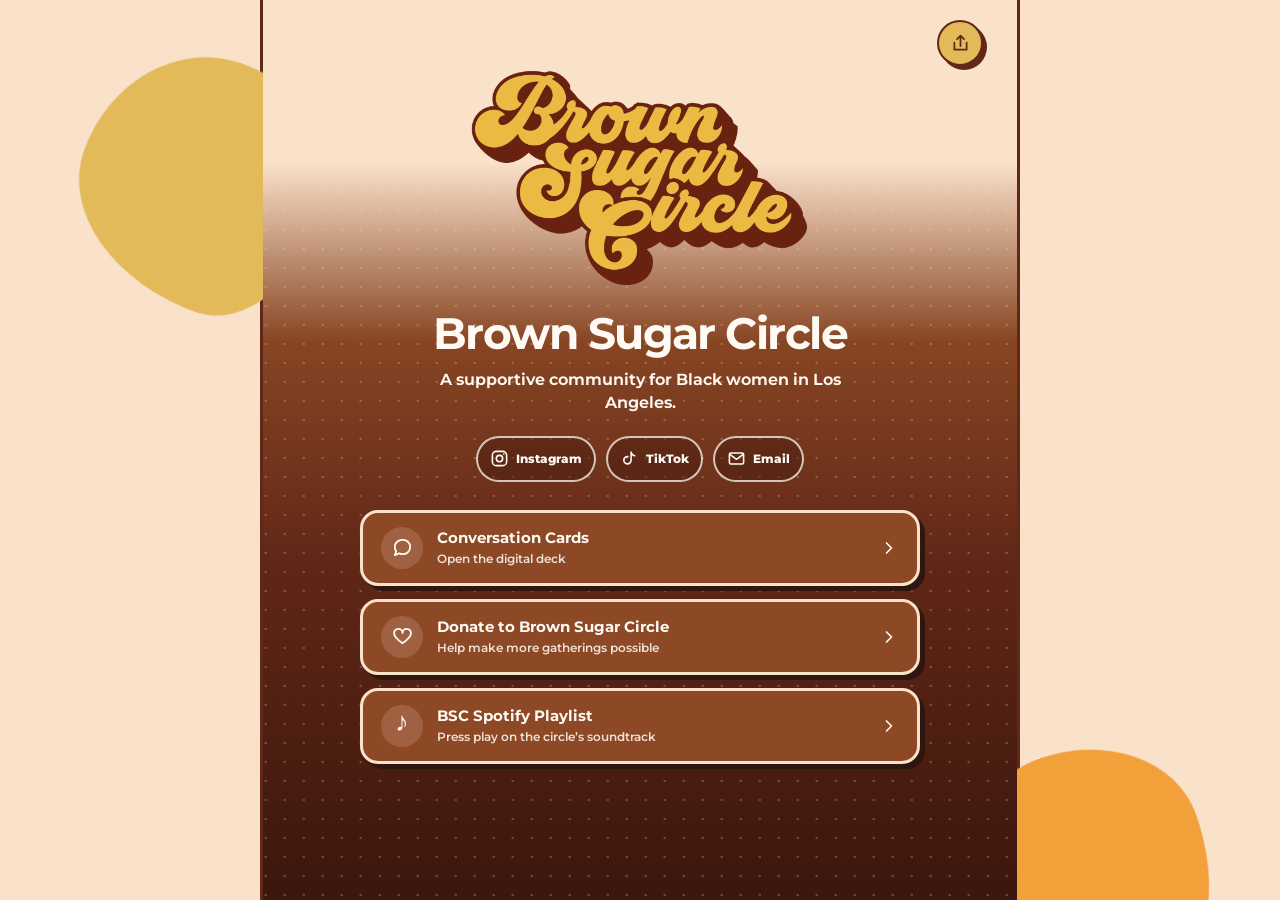
==== index.html @ 2a42d78d "Refresh cached script for simplified card flow" ====
<!doctype html>
<html lang="en">
  <head>
    <meta charset="UTF-8" />
    <meta name="viewport" content="width=device-width, initial-scale=1.0" />
    <meta name="theme-color" content="#612717" />
    <meta
      name="description"
      content="Brown Sugar Circle is a supportive community for Black women in Los Angeles. Find upcoming gatherings, music, and conversation cards."
    />
    <title>Brown Sugar Circle</title>
    <link rel="icon" type="image/png" href="assets/brown-sugar-circle-logo.png" />
    <link rel="stylesheet" href="styles.css" />
  </head>
  <body>
    <div class="page-shell">
      <header class="site-header" aria-label="Brown Sugar Circle">
        <button class="brand-button" type="button" data-route="home" aria-label="Go to Brown Sugar Circle home">
          <img class="brand-logo" src="assets/brown-sugar-circle-logo.png" alt="Brown Sugar Circle" />
        </button>
        <button class="icon-button" id="shareButton" type="button" aria-label="Share these conversation cards">
          <svg viewBox="0 0 24 24" aria-hidden="true">
            <path d="M12 3v12m0-12 4 4m-4-4L8 7M5 11v8h14v-8" />
          </svg>
        </button>
      </header>

      <main id="app" tabindex="-1">
        <section class="screen home-screen is-active" data-screen="home" aria-labelledby="home-title">
          <button class="home-share-button" id="homeShareButton" type="button" aria-label="Share Brown Sugar Circle">
            <svg viewBox="0 0 24 24" aria-hidden="true">
              <path d="M12 3v12m0-12 4 4m-4-4L8 7M5 11v8h14v-8" />
            </svg>
          </button>

          <div class="home-brand">
            <img class="home-logo" src="assets/brown-sugar-circle-logo.png" alt="Brown Sugar Circle" />
            <h1 id="home-title">Brown Sugar Circle</h1>
            <p>A supportive community for Black women in Los Angeles.</p>
          </div>

          <nav class="social-links" aria-label="Follow Brown Sugar Circle">
            <a href="https://www.instagram.com/brownsugarcircle" target="_blank" rel="noopener noreferrer" aria-label="Follow Brown Sugar Circle on Instagram">
              <svg viewBox="0 0 24 24" aria-hidden="true"><rect x="3" y="3" width="18" height="18" rx="5" /><circle cx="12" cy="12" r="4" /><circle cx="17.5" cy="6.5" r="1" class="fill-icon" /></svg>
              <span>Instagram</span>
            </a>
            <a href="https://www.tiktok.com/@brownsugarcircle" target="_blank" rel="noopener noreferrer" aria-label="Follow Brown Sugar Circle on TikTok">
              <svg viewBox="0 0 24 24" aria-hidden="true"><path d="M14 4v10.2a4.6 4.6 0 1 1-4-4.56M14 4c.45 2.52 1.94 4.02 4.5 4.5" /></svg>
              <span>TikTok</span>
            </a>
            <a href="mailto:hello@brownsugarcircle.com" aria-label="Email Brown Sugar Circle">
              <svg viewBox="0 0 24 24" aria-hidden="true"><rect x="3" y="5" width="18" height="14" rx="2" /><path d="m4 7 8 6 8-6" /></svg>
              <span>Email</span>
            </a>
          </nav>

          <div class="link-hub" aria-label="Brown Sugar Circle links">
            <button class="hub-link" type="button" data-route="welcome">
              <span class="hub-link-icon" aria-hidden="true">
                <svg viewBox="0 0 24 24"><path d="M20 11.5a7.5 7.5 0 0 1-8 7.47 9.2 9.2 0 0 1-3.35-.9L4 20l1.42-4.08A7.36 7.36 0 0 1 4 11.5a7.5 7.5 0 0 1 8-7.47 7.5 7.5 0 0 1 8 7.47Z" /></svg>
              </span>
              <span><strong>Conversation Cards</strong><small>Open the digital deck</small></span>
              <svg viewBox="0 0 24 24" aria-hidden="true"><path d="m9 18 6-6-6-6" /></svg>
            </button>

            <a class="hub-link" href="/donate" target="_blank" rel="noopener noreferrer">
              <span class="hub-link-icon" aria-hidden="true">
                <svg viewBox="0 0 24 24"><path d="M20.8 8.6c0 4.4-8.8 10.4-8.8 10.4S3.2 13 3.2 8.6a4.4 4.4 0 0 1 8.8-.3 4.4 4.4 0 0 1 8.8.3Z" /></svg>
              </span>
              <span><strong>Donate to Brown Sugar Circle</strong><small>Help make more gatherings possible</small></span>
              <svg viewBox="0 0 24 24" aria-hidden="true"><path d="m9 18 6-6-6-6" /></svg>
            </a>

            <a class="hub-link" href="https://open.spotify.com/playlist/7FEYHLqh3GriJLROxC6Pa0?si=2EGWVU8vRHiNqVC71_fLcA&amp;utm_source=copy-link&amp;pi=0zms-83MRkaQC" target="_blank" rel="noopener noreferrer">
              <span class="hub-link-icon" aria-hidden="true">♪</span>
              <span><strong>BSC Spotify Playlist</strong><small>Press play on the circle’s soundtrack</small></span>
              <svg viewBox="0 0 24 24" aria-hidden="true"><path d="m9 18 6-6-6-6" /></svg>
            </a>

          </div>
        </section>

        <section class="screen welcome-screen" data-screen="welcome" aria-labelledby="welcome-title">
          <div class="eyebrow"><span></span> Picnic edition</div>
          <h1 id="welcome-title">Come as you are.<br /><em>Leave knowing somebody.</em></h1>
          <p class="lede">
            A shuffled deck for Black women to meet, laugh, and find common ground—open it on every phone or use one together.
          </p>

          <div class="hero-art" aria-hidden="true">
            <div class="sunburst"></div>
            <div class="hero-card hero-card-front">
              <div class="hero-card-copy">
                <span class="hero-card-kicker">48 shuffled questions</span>
                <strong>Pull a card.<br />Meet somebody.</strong>
                <span class="hero-card-note">Picnic Edition</span>
              </div>
              <img class="hero-people" src="assets/bsc-group.webp" alt="" />
            </div>
          </div>

          <div class="action-stack">
            <button class="button button-primary" type="button" data-route="setup">
              Let’s play
              <svg viewBox="0 0 24 24" aria-hidden="true"><path d="m9 18 6-6-6-6" /></svg>
            </button>
            <button class="text-button" type="button" data-route="host">I’m hosting—show me the guide</button>
          </div>

        </section>

        <section class="screen setup-screen" data-screen="setup" aria-labelledby="setup-title">
          <div class="step-label">Before you begin</div>
          <h2 id="setup-title">Make a little room for each other.</h2>
          <div class="setup-list">
            <article>
              <span class="number">01</span>
              <div><h3>Choose how you’ll play</h3><p>Everyone can open the link and take turns drawing, or one person can read from a shared phone.</p></div>
            </article>
            <article>
              <span class="number">02</span>
              <div><h3>Draw, ask, answer—or pass</h3><p>When it’s your turn, draw a card and ask the group. No one owes the circle a story.</p></div>
            </article>
            <article>
              <span class="number">03</span>
              <div><h3>Listen without fixing</h3><p>Be curious, leave space, and ask before offering advice. Personal stories stay here.</p></div>
            </article>
          </div>
          <button class="button button-primary" type="button" data-route="icebreaker">We’re ready</button>
          <button class="text-button" type="button" data-route="welcome">Back</button>
        </section>

        <section class="screen icebreaker-screen" data-screen="icebreaker" aria-labelledby="icebreaker-title">
          <div class="card-stage">
            <article class="prompt-card icebreaker-card">
              <div class="card-topline"><span>Opening icebreaker</span></div>
              <h2 id="icebreaker-title">Share your name, your neighborhood, and one small thing bringing you joy right now.</h2>
              <p>Keep it easy—about 30 seconds each.</p>
            </article>
          </div>
          <button class="button button-primary" id="beginDeckButton" type="button">Draw our first card</button>
          <button class="text-button" type="button" data-route="setup">Review the circle agreements</button>
        </section>

        <section class="screen deck-screen" data-screen="deck" aria-labelledby="promptText">
          <div class="deck-status">
            <span id="roundLabel">Shuffled deck</span>
            <span id="progressLabel">Card 1 of 48</span>
          </div>
          <div class="card-stage">
            <article class="prompt-card" id="activeCard" aria-live="polite">
              <div class="card-topline"><span id="categoryLabel">Warm up</span><span id="cardNumber">01</span></div>
              <div class="quote-mark" aria-hidden="true">“</div>
              <h2 id="promptText"></h2>
              <p id="promptNote">Take turns around the circle—or pass.</p>
            </article>
          </div>
          <div class="deck-actions">
            <button class="button button-primary" id="nextCardButton" type="button">
              Draw another card
              <svg viewBox="0 0 24 24" aria-hidden="true"><path d="m9 18 6-6-6-6" /></svg>
            </button>
            <button class="button button-secondary" type="button" data-route="closing">Close the circle</button>
          </div>
          <p class="microcopy">There are no wrong answers. Let people finish before jumping in.</p>
        </section>

        <section class="screen closing-screen" data-screen="closing" aria-labelledby="closing-title">
          <div class="closing-orbit" aria-hidden="true"><span></span><span></span><span></span><span></span></div>
          <div class="eyebrow"><span></span> Closing round</div>
          <h2 id="closing-title">Leave the circle with intention.</h2>
          <div class="closing-prompts">
            <article><span>01</span><p>In one word, how are you leaving this conversation?</p></article>
            <article><span>02</span><p>What is one thing you heard that you want to remember?</p></article>
            <article><span>03</span><p>If it feels mutual, who would you like to stay connected with?</p></article>
          </div>
          <button class="button button-primary" id="finishButton" type="button">Close the circle</button>
          <button class="text-button" type="button" data-route="deck">Draw another card</button>
        </section>

        <section class="screen done-screen" data-screen="done" aria-labelledby="done-title">
          <div class="done-mark" aria-hidden="true">✦</div>
          <img class="done-logo" src="assets/brown-sugar-circle-logo.png" alt="Brown Sugar Circle" />
          <h2 id="done-title">A few new names. A little more community.</h2>
          <p>Thank you for showing up with warmth, curiosity, and care.</p>
          <button class="button button-primary" id="newCircleButton" type="button">Start a new circle</button>
          <button class="button button-secondary" id="doneShareButton" type="button">Share the cards</button>
        </section>

        <section class="screen host-screen" data-screen="host" aria-labelledby="host-title">
          <div class="step-label">Host guide</div>
          <h2 id="host-title">A warm welcome for every circle.</h2>

          <div class="host-callout">
            <strong>Best setup</strong>
            <p>Invite guests to sit in small circles. Open the cards on one shared phone or let everyone use their own.</p>
          </div>

          <div class="host-sections">
            <article>
              <h3>Before guests arrive</h3>
              <ul>
                <li>Arrange seating in small circles so everyone can hear and take part.</li>
                <li>Share this link by text or QR code so guests can open the cards.</li>
                <li>Help guests find a seat and welcome anyone arriving on their own.</li>
              </ul>
            </article>
            <article>
              <h3>30-minute opening flow</h3>
              <ol class="timeline">
                <li><span>0–3</span><p>Move into groups and open the link on one or more phones.</p></li>
                <li><span>3–7</span><p>Read the agreements and do the opening icebreaker.</p></li>
                <li><span>7–24</span><p>Draw 5–7 cards. Let the conversation breathe.</p></li>
                <li><span>24–30</span><p>Use the closing round and invite optional contact exchange.</p></li>
              </ol>
            </article>
            <article class="host-script">
              <h3>What to say</h3>
              <p>“Welcome to Brown Sugar Circle. Find a comfortable seat with a few other women, open the link, and tap ‘Let’s play.’ Once everyone is settled, you can each draw a shuffled card and ask it to the group, or use one phone together. You can answer any prompt—or pass. The goal isn’t to impress anyone; it’s simply to leave knowing a few more names.”</p>
            </article>
          </div>

          <button class="button button-primary" type="button" data-route="welcome">Back to the cards</button>
        </section>
      </main>

      <div class="toast" id="toast" role="status" aria-live="polite">Link copied</div>
      <div class="confetti" id="confetti" aria-hidden="true"></div>
    </div>
    <script src="app.js?v=20261013"></script>
  </body>
</html>
---- styles.css ----
@import url("https://fonts.googleapis.com/css2?family=Montserrat:wght@500;600;700;800;900&display=swap");

@font-face {
  font-family: "BSC Display";
  src: url("assets/bsc-display.otf") format("opentype");
  font-display: swap;
}

:root {
  --brown: #612717;
  --brown-deep: #3b160d;
  --brown-soft: #7a431f;
  --yellow: #e3ba59;
  --gold: #d9902c;
  --clay: #b46424;
  --orange: #f2a039;
  --cream: #fae1ca;
  --paper: #f8f0e5;
  --white: #fffaf4;
  --ink: #2d160f;
  --muted: #715247;
  --border: rgba(105, 34, 16, 0.32);
}

* { box-sizing: border-box; }
[hidden] { display: none !important; }

.visually-hidden {
  position: absolute !important;
  width: 1px;
  height: 1px;
  padding: 0;
  margin: -1px;
  overflow: hidden;
  clip: rect(0, 0, 0, 0);
  white-space: nowrap;
  border: 0;
}

html { min-height: 100%; background: var(--brown); }

body {
  min-height: 100vh;
  margin: 0;
  color: var(--ink);
  background: var(--cream);
  font-family: "Montserrat", Arial, Helvetica, sans-serif;
  -webkit-font-smoothing: antialiased;
}

button { font: inherit; }
button:focus-visible, a:focus-visible { outline: 4px solid var(--orange); outline-offset: 4px; }

.page-shell {
  width: min(100%, 760px);
  min-height: 100vh;
  margin: 0 auto;
  position: relative;
  overflow: hidden;
  background:
    radial-gradient(circle, rgba(105, 34, 16, .09) 1.2px, transparent 1.5px) 0 0 / 17px 17px,
    var(--cream);
}

.page-shell::before,
.page-shell::after {
  content: "";
  position: fixed;
  z-index: 0;
  width: 250px;
  height: 250px;
  border-radius: 48% 52% 36% 64% / 54% 42% 58% 46%;
  pointer-events: none;
}

.page-shell::before { top: 58px; left: max(-180px, calc(50vw - 560px)); background: var(--yellow); transform: rotate(19deg); }
.page-shell::after { right: max(-190px, calc(50vw - 570px)); bottom: -100px; background: var(--orange); transform: rotate(-20deg); }

.site-header {
  width: 100%;
  min-height: 88px;
  display: flex;
  align-items: center;
  justify-content: space-between;
  gap: 18px;
  padding: 16px clamp(18px, 5vw, 36px);
  position: relative;
  z-index: 20;
  background: var(--cream);
  border-bottom: 3px solid var(--brown);
}

.brand-button { display: flex; align-items: center; border: 0; background: transparent; padding: 0; cursor: pointer; }
.brand-logo { display: block; width: auto; height: 58px; }

.icon-button {
  width: 48px;
  height: 48px;
  flex: 0 0 auto;
  display: grid;
  place-items: center;
  border-radius: 14px;
  border: 3px solid var(--brown);
  background: var(--yellow);
  color: var(--brown);
  box-shadow: 4px 4px 0 var(--brown);
  cursor: pointer;
  transition: transform .15s ease, box-shadow .15s ease;
}

.icon-button:hover { transform: translate(-1px, -1px); box-shadow: 5px 5px 0 var(--brown); }
.icon-button:active { transform: translate(3px, 3px); box-shadow: 1px 1px 0 var(--brown); }
.icon-button svg, .button svg { width: 20px; fill: none; stroke: currentColor; stroke-width: 2.3; stroke-linecap: round; stroke-linejoin: round; }

main { min-height: calc(100vh - 88px); position: relative; z-index: 2; }
.page-shell.is-home .site-header { display: none; }
.page-shell.is-home main { min-height: 100vh; }

.screen {
  display: none;
  width: 100%;
  min-height: calc(100vh - 88px);
  padding: 32px clamp(20px, 6vw, 48px) 44px;
  animation: enter .32s ease both;
}

.screen.is-active { display: flex; flex-direction: column; }

.home-screen {
  min-height: 100vh;
  align-items: center;
  padding: 34px clamp(20px, 6vw, 48px) 30px;
  color: var(--cream);
  background:
    radial-gradient(circle at 14% 10%, rgba(250, 225, 202, .22) 0 1px, transparent 1.5px) 0 0 / 19px 19px,
    linear-gradient(180deg, var(--cream) 0 18%, #874523 38%, var(--brown) 62%, var(--brown-deep) 100%);
}

.home-share-button {
  position: absolute;
  top: 20px;
  right: clamp(18px, 5vw, 34px);
  width: 46px;
  height: 46px;
  display: grid;
  place-items: center;
  border: 2px solid var(--brown);
  border-radius: 50%;
  background: var(--yellow);
  color: var(--brown);
  box-shadow: 4px 4px 0 var(--brown);
  cursor: pointer;
}

.home-share-button:hover { transform: translate(-1px, -1px); box-shadow: 5px 5px 0 var(--brown); }
.home-share-button:active { transform: translate(3px, 3px); box-shadow: 1px 1px 0 var(--brown); }
.home-share-button svg, .social-links svg, .hub-link > svg { width: 21px; fill: none; stroke: currentColor; stroke-width: 2; stroke-linecap: round; stroke-linejoin: round; }

.home-brand { width: 100%; text-align: center; margin-top: 35px; }
.home-logo { display: block; width: min(76vw, 340px); height: auto; margin: 0 auto 24px; }
.home-brand h1 {
  max-width: none;
  margin: 0 0 10px;
  color: var(--white);
  font-family: "Montserrat", Arial, sans-serif;
  font-size: clamp(31px, 7vw, 44px);
  font-weight: 700;
  line-height: 1.1;
  letter-spacing: -.035em;
}
.home-brand p { max-width: 470px; margin: 0 auto; color: var(--white); font-size: 16px; font-weight: 650; line-height: 1.45; }

.social-links { display: flex; justify-content: center; gap: 10px; margin: 22px 0 28px; }
.social-links a {
  min-width: 82px;
  min-height: 46px;
  display: flex;
  align-items: center;
  justify-content: center;
  gap: 7px;
  padding: 9px 12px;
  border: 2px solid rgba(255, 250, 244, .75);
  border-radius: 999px;
  color: var(--white);
  background: rgba(59, 22, 13, .38);
  text-decoration: none;
  font-size: 12px;
  font-weight: 800;
}
.social-links a:hover { background: rgba(59, 22, 13, .62); }
.social-links svg { width: 19px; height: 19px; }
.social-links .fill-icon { fill: currentColor; stroke: none; }

.link-hub { width: min(100%, 560px); display: grid; gap: 13px; }
.hub-link {
  width: 100%;
  min-height: 76px;
  display: grid;
  grid-template-columns: 42px 1fr 22px;
  align-items: center;
  gap: 14px;
  padding: 14px 18px;
  border: 3px solid var(--cream);
  border-radius: 18px;
  background: #8d4926;
  color: var(--white);
  box-shadow: 5px 5px 0 rgba(45, 22, 15, .95);
  text-align: left;
  text-decoration: none;
  cursor: pointer;
  transition: transform .15s ease, box-shadow .15s ease, background .15s ease;
}
.hub-link:hover { transform: translate(-1px, -1px); box-shadow: 6px 6px 0 rgba(45, 22, 15, .95); background: #9f542b; }
.hub-link:active { transform: translate(4px, 4px); box-shadow: none; }
.hub-link-featured { background: var(--yellow); color: var(--brown-deep); border-color: var(--brown-deep); }
.hub-link-featured:hover { background: #edc766; }
.hub-link-icon { width: 42px; height: 42px; display: grid; place-items: center; border-radius: 50%; background: rgba(250, 225, 202, .16); font-family: "BSC Display", Georgia, serif; font-size: 23px; font-weight: 900; }
.hub-link-icon svg { width: 23px; height: 23px; fill: none; stroke: currentColor; stroke-width: 1.9; stroke-linecap: round; stroke-linejoin: round; }
.hub-link-featured .hub-link-icon { background: var(--brown); color: var(--yellow); }
.hub-link strong, .hub-link small { display: block; }
.hub-link strong { font-size: 15px; line-height: 1.25; }
.hub-link small { margin-top: 3px; color: inherit; opacity: .86; font-size: 12px; font-weight: 600; line-height: 1.3; }
.hub-link > svg { justify-self: end; width: 20px; }
@keyframes enter {
  from { opacity: 0; transform: translateY(9px); }
  to { opacity: 1; transform: translateY(0); }
}

.eyebrow, .step-label {
  display: inline-flex;
  align-items: center;
  align-self: flex-start;
  gap: 9px;
  padding: 7px 11px;
  color: var(--brown);
  background: var(--yellow);
  border: 2px solid var(--brown);
  box-shadow: none;
  font-size: 11px;
  font-weight: 900;
  letter-spacing: .11em;
  text-transform: uppercase;
  transform: none;
}

.eyebrow span { width: 19px; height: 2px; background: currentColor; }
h1, h2, h3, p { margin-top: 0; }
h1, h2, h3 { font-family: "BSC Display", "Bookman Old Style", Georgia, serif; }

h1 {
  max-width: 640px;
  margin: 23px 0 15px;
  color: var(--brown);
  font-size: clamp(42px, 9vw, 65px);
  line-height: .98;
  letter-spacing: -.045em;
}

h1 em {
  color: var(--brown);
  font-style: normal;
  text-shadow: none;
  background: linear-gradient(transparent 68%, rgba(242, 160, 57, .72) 68% 91%, transparent 91%);
  -webkit-box-decoration-break: clone;
  box-decoration-break: clone;
}

.lede {
  max-width: 590px;
  margin-bottom: 20px;
  color: var(--brown);
  font-size: clamp(16px, 3vw, 18px);
  font-weight: 650;
  line-height: 1.5;
}

.hero-art { min-height: 255px; margin: 4px 0 25px; position: relative; display: grid; place-items: center; }

.sunburst {
  position: absolute;
  width: 238px;
  height: 238px;
  border-radius: 50%;
  border: 4px solid var(--brown);
  background: var(--brown) url("assets/sunburst.webp") center / cover no-repeat;
  box-shadow: none;
}

.hero-card { position: absolute; width: min(76vw, 310px); height: 174px; border: 3px solid var(--brown); border-radius: 8px; }
.hero-card-front { display: grid; grid-template-columns: 1fr 105px; align-items: center; gap: 4px; padding: 19px 15px 19px 21px; background: var(--cream); transform: none; box-shadow: none; }
.hero-card-copy { position: relative; z-index: 2; display: flex; flex-direction: column; }
.hero-people { width: 104px; max-width: none; justify-self: end; filter: none; }
.hero-card-kicker, .hero-card-note { color: var(--brown); font-size: 10px; font-weight: 900; letter-spacing: .08em; text-transform: uppercase; }
.hero-card-front strong { margin: 10px 0 11px; color: var(--brown); font-family: "BSC Display", Georgia, serif; font-size: 27px; line-height: .93; letter-spacing: -.035em; }
.hero-card-note { color: var(--brown); }

.action-stack { width: 100%; display: grid; gap: 12px; }

.button {
  min-height: 58px;
  width: 100%;
  border-radius: 16px;
  padding: 14px 22px;
  border: 3px solid var(--brown);
  color: var(--brown);
  font-weight: 900;
  cursor: pointer;
  transition: transform .15s ease, box-shadow .15s ease, background .15s ease;
}

.button:hover { transform: translate(-1px, -1px); }
.button:active { transform: translate(4px, 4px); box-shadow: none; }
.button-primary { display: flex; justify-content: center; align-items: center; gap: 7px; background: var(--yellow); box-shadow: 5px 6px 0 var(--brown); }
.button-primary:hover { background: #edc766; box-shadow: 6px 7px 0 var(--brown); }
.button-secondary { background: var(--paper); box-shadow: 4px 5px 0 var(--brown); }

.text-button { border: 0; background: transparent; color: var(--brown); font-weight: 900; cursor: pointer; padding: 11px; text-decoration: underline; text-decoration-thickness: 2px; text-underline-offset: 4px; }

.party-screen h2, .group-screen h2, .setup-screen h2, .host-screen h2, .closing-screen h2, .done-screen h2 { color: var(--brown); font-size: clamp(36px, 7vw, 52px); line-height: .98; letter-spacing: -.04em; margin: 20px 0 27px; }

.party-screen, .group-screen { justify-content: center; }
.group-intro { max-width: 560px; margin: -10px 0 25px; color: var(--brown); font-size: 16px; font-weight: 650; line-height: 1.5; }
.party-form { width: min(100%, 520px); margin: 0 0 12px; }
.party-size {
  min-height: 170px;
  display: flex;
  align-items: center;
  justify-content: center;
  gap: clamp(12px, 4vw, 28px);
  padding: 20px 14px;
  border: 3px solid var(--brown);
  border-radius: 24px;
  background: var(--paper);
  box-shadow: 6px 7px 0 var(--brown);
}
.count-button {
  width: 56px;
  height: 56px;
  flex: 0 0 56px;
  border: 2px solid var(--brown);
  border-radius: 50%;
  background: var(--yellow);
  color: var(--brown);
  font-size: 32px;
  font-weight: 700;
  line-height: 1;
  cursor: pointer;
}
.count-button:hover { background: #edc766; }
.count-button:active { transform: scale(.94); }
.party-size input {
  width: min(28%, 120px);
  min-width: 68px;
  padding: 0;
  border: 0;
  border-bottom: 3px solid var(--brown);
  border-radius: 0;
  background: transparent;
  color: var(--brown);
  font-family: "BSC Display", Georgia, serif;
  font-size: clamp(54px, 14vw, 80px);
  line-height: 1.2;
  text-align: center;
  -moz-appearance: textfield;
}
.party-size input::-webkit-outer-spin-button, .party-size input::-webkit-inner-spin-button { -webkit-appearance: none; margin: 0; }
.party-size input:focus-visible { outline: 3px solid var(--orange); outline-offset: 6px; }
.party-size-help { margin: 20px 0 27px; color: var(--brown); text-align: center; font-size: 14px; font-weight: 700; }
.party-screen > .text-button { align-self: center; }

.assignment-panel {
  width: min(100%, 520px);
  min-height: 168px;
  display: flex;
  align-items: center;
  justify-content: center;
  margin-bottom: 26px;
  padding: 6px 0;
  border: 0;
  background: transparent;
}
.assignment-number {
  width: 142px;
  height: 142px;
  display: grid;
  place-items: center;
  border: 4px solid var(--brown);
  border-radius: 50%;
  background: var(--cream);
  color: var(--brown);
  font-family: "BSC Display", "Bookman Old Style", Georgia, serif;
  font-size: 78px;
  line-height: 1;
}
.assignment-panel.has-number .assignment-number { background: var(--yellow); }
.assignment-number.is-revealing { animation: numberReveal .42s ease both; }
@keyframes numberReveal {
  0% { opacity: 0; transform: scale(.78) rotate(-5deg); }
  100% { opacity: 1; transform: scale(1) rotate(0); }
}
.group-actions { width: min(100%, 520px); display: grid; gap: 10px; }

.setup-list { display: grid; gap: 0; margin: 0 0 30px; border-top: 2px solid var(--brown); }
.setup-list article { display: grid; grid-template-columns: 47px 1fr; gap: 12px; padding: 22px 2px; border: 0; border-bottom: 2px solid var(--brown); border-radius: 0; background: transparent; box-shadow: none; }
.setup-list article:nth-child(2), .setup-list article:nth-child(3) { background: transparent; }
.setup-list .number { width: auto; height: auto; display: block; padding-top: 3px; border: 0; border-radius: 0; background: transparent; color: var(--brown); font-family: "BSC Display", Georgia, serif; font-size: 17px; }
.setup-list h3 { color: var(--brown); font-size: 19px; margin: 1px 0 6px; }
.setup-list p { color: var(--brown); line-height: 1.42; margin: 0; font-size: 14px; font-weight: 600; }
.setup-screen > .text-button, .icebreaker-screen > .text-button, .closing-screen > .text-button { margin-top: 10px; align-self: center; }

.icebreaker-screen, .deck-screen { justify-content: center; }
.card-stage { width: 100%; display: grid; place-items: center; perspective: 1000px; margin: auto 0 27px; }

.prompt-card {
  width: min(100%, 520px);
  min-height: min(61vh, 500px);
  border: 2px solid var(--brown);
  border-radius: 10px;
  background: var(--yellow);
  box-shadow: none;
  position: relative;
  overflow: hidden;
  padding: clamp(25px, 6vw, 42px);
  display: flex;
  flex-direction: column;
  justify-content: center;
}

.prompt-card::before { content: ""; position: absolute; inset: 9px; border: 1px solid rgba(97, 39, 23, .28); border-radius: 11px; pointer-events: none; }
.prompt-card.is-changing { animation: cardFlip .42s ease both; }
@keyframes cardFlip {
  0% { opacity: 1; transform: rotateY(0) scale(1); }
  48% { opacity: 0; transform: rotateY(11deg) scale(.96); }
  52% { opacity: 0; transform: rotateY(-11deg) scale(.96); }
  100% { opacity: 1; transform: rotateY(0) scale(1); }
}

.card-topline { position: absolute; z-index: 3; top: 28px; left: 28px; right: 28px; display: flex; justify-content: space-between; gap: 10px; color: var(--brown); font-size: 10px; font-weight: 900; letter-spacing: .1em; text-transform: uppercase; }
.card-topline span:first-child { padding: 0; border: 0; border-radius: 0; background: transparent; box-shadow: none; transform: none; }
.card-topline span:last-child { width: auto; height: auto; display: block; padding: 0; border: 0; border-radius: 0; background: transparent; color: var(--brown); }
.prompt-card h2 { position: relative; z-index: 2; max-width: 440px; margin: 0; color: var(--brown); font-size: clamp(30px, 6.4vw, 45px); line-height: 1.03; letter-spacing: -.04em; }
.prompt-card > p { position: absolute; left: 30px; right: 30px; bottom: 27px; z-index: 2; color: var(--brown); font-size: 12px; font-weight: 750; margin: 0; }
.quote-mark { position: absolute; top: 58px; left: 18px; color: rgba(105, 34, 16, .13); font-family: Georgia, serif; font-size: 140px; line-height: 1; }

.icebreaker-card { background: var(--yellow); }

.deck-status { width: min(100%, 520px); margin: 0 auto 15px; display: flex; justify-content: space-between; color: var(--brown); font-size: 11px; font-weight: 900; text-transform: uppercase; letter-spacing: .08em; }
.deck-actions { display: grid; grid-template-columns: 1.3fr .7fr; gap: 11px; width: min(100%, 520px); margin: 0 auto; }
.microcopy { margin: 16px auto 0; color: var(--brown); text-align: center; font-size: 12px; font-weight: 700; }

.closing-screen { justify-content: center; position: relative; }
.closing-screen .eyebrow, .closing-screen h2, .closing-prompts, .closing-screen .button, .closing-screen .text-button { position: relative; z-index: 2; }
.closing-prompts { display: grid; gap: 0; margin-bottom: 27px; border-top: 2px solid var(--brown); }
.closing-prompts article { display: grid; grid-template-columns: 38px 1fr; gap: 14px; align-items: start; padding: 19px 2px; border: 0; border-bottom: 2px solid var(--brown); border-radius: 0; background: transparent; box-shadow: none; }
.closing-prompts article:nth-child(2), .closing-prompts article:nth-child(3) { background: transparent; transform: none; }
.closing-prompts article span { width: auto; height: auto; display: block; padding-top: 4px; border: 0; border-radius: 0; background: transparent; color: var(--brown); font-size: 11px; font-weight: 900; }
.closing-prompts p { color: var(--brown); line-height: 1.3; margin: 2px 0 0; font-size: 16px; font-weight: 750; }
.closing-orbit { position: absolute; z-index: 0; width: 330px; height: 330px; right: -170px; top: 20px; border: 4px solid var(--brown); border-radius: 48% 52% 38% 62%; background: var(--orange); transform: rotate(18deg); }
.closing-orbit span { position: absolute; width: 24px; height: 24px; border: 3px solid var(--brown); border-radius: 50%; }
.closing-orbit span:nth-child(1) { left: 7%; top: 12%; background: var(--yellow); }
.closing-orbit span:nth-child(2) { left: -3%; top: 50%; background: var(--cream); }
.closing-orbit span:nth-child(3) { left: 18%; bottom: 6%; background: var(--gold); }
.closing-orbit span:nth-child(4) { right: 17%; bottom: -3%; background: var(--yellow); }

.done-screen { text-align: center; align-items: center; justify-content: center; }
.done-screen h2 { max-width: 540px; margin-bottom: 16px; }
.done-screen > p:not(.script-label) { color: var(--brown); line-height: 1.5; max-width: 470px; margin-bottom: 28px; font-weight: 650; }
.done-screen .button { max-width: 460px; margin-bottom: 11px; }
.done-mark { width: 74px; height: 74px; display: grid; place-items: center; border: 3px solid var(--brown); border-radius: 8px; background: var(--orange); color: var(--brown); font-size: 32px; margin-bottom: 22px; box-shadow: none; transform: none; }
.done-logo { width: min(66vw, 270px); height: auto; margin: 8px auto 3px; }

.host-screen { padding-bottom: 58px; }
.host-callout { padding: 23px; border: 3px solid var(--brown); border-radius: 8px; background: repeating-conic-gradient(from 0deg at 95% 110%, var(--orange) 0 8deg, var(--gold) 8deg 18deg, var(--brown) 18deg 27deg); color: var(--paper); box-shadow: none; margin-bottom: 26px; }
.host-callout strong { display: inline-block; padding: 5px 8px; background: var(--paper); color: var(--brown); border: 2px solid var(--brown); margin-bottom: 9px; text-transform: uppercase; letter-spacing: .1em; font-size: 9px; }
.host-callout p { margin: 0; max-width: 520px; padding: 10px 12px; border-radius: 10px; background: rgba(59, 22, 13, .94); color: var(--paper); font-size: 16px; font-weight: 800; line-height: 1.45; }
.host-sections { display: grid; gap: 0; margin-bottom: 31px; border-top: 2px solid var(--brown); }
.host-sections article { padding: 22px 2px; border: 0; border-bottom: 2px solid var(--brown); border-radius: 0; background: transparent; box-shadow: none; }
.host-sections article:nth-child(2) { background: transparent; }
.host-sections h3 { color: var(--brown); font-size: 21px; margin-bottom: 12px; }
.host-sections ul { margin: 0; padding-left: 18px; color: var(--brown); font-weight: 650; line-height: 1.5; }
.host-sections li + li { margin-top: 7px; }
.timeline { display: grid; gap: 9px; list-style: none; padding: 0; margin: 0; }
.timeline li { display: grid; grid-template-columns: 54px 1fr; gap: 12px; align-items: start; }
.timeline span { display: inline-grid; place-items: center; min-height: 29px; border: 2px solid var(--brown); border-radius: 9px; background: var(--cream); color: var(--brown); font-size: 9px; font-weight: 900; }
.timeline p { margin: 5px 0 0; color: var(--brown); font-size: 14px; font-weight: 650; }
.host-script p { margin: 0; padding: 17px; border: 2px dashed var(--brown); border-radius: 11px; background: var(--cream); color: var(--brown); font-size: 15px; font-weight: 650; line-height: 1.48; }

.toast { position: fixed; left: 50%; bottom: 24px; translate: -50% 20px; z-index: 100; opacity: 0; pointer-events: none; padding: 12px 18px; border: 3px solid var(--brown); border-radius: 12px; background: var(--yellow); color: var(--brown); box-shadow: 4px 5px 0 var(--brown); font-size: 12px; font-weight: 900; transition: opacity .2s ease, translate .2s ease; }
.toast.is-visible { opacity: 1; translate: -50% 0; }
.confetti { position: fixed; inset: 0; z-index: 80; pointer-events: none; overflow: hidden; }
.confetti span { position: absolute; top: -20px; width: 9px; height: 16px; border: 2px solid var(--brown); border-radius: 2px; animation: fall 1.7s ease-in forwards; }
@keyframes fall { to { transform: translateY(110vh) rotate(620deg); opacity: .15; } }

@media (min-width: 660px) {
  .page-shell { border-left: 3px solid var(--brown); border-right: 3px solid var(--brown); }
  .welcome-screen { justify-content: center; }
  .hero-art { min-height: 285px; }
  .action-stack { max-width: 520px; }
  .group-screen, .setup-screen, .host-screen { max-width: 650px; margin: 0 auto; }
}

@media (max-width: 420px) {
  .site-header { min-height: 78px; padding-top: 12px; padding-bottom: 12px; }
  .brand-logo { height: 50px; }
  .icon-button { width: 43px; height: 43px; }
  .home-screen { padding-left: 16px; padding-right: 16px; }
  .home-logo { width: min(76vw, 285px); margin-bottom: 18px; }
  .social-links a { min-width: 48px; padding: 10px 13px; }
  .social-links a span { position: absolute; width: 1px; height: 1px; overflow: hidden; clip: rect(0, 0, 0, 0); white-space: nowrap; }
  .hub-link { grid-template-columns: 38px 1fr 18px; min-height: 72px; padding: 12px 14px; gap: 12px; }
  .hub-link-icon { width: 38px; height: 38px; }
  main { min-height: calc(100vh - 78px); }
  .screen { min-height: calc(100vh - 78px); padding-top: 25px; }
  .hero-art { min-height: 235px; }
  .sunburst { width: 210px; height: 210px; }
  .hero-card { height: 158px; }
  .hero-card-front strong { font-size: 24px; }
  .prompt-card { min-height: 56vh; }
  .deck-actions { grid-template-columns: 1fr; }
  .deck-actions .button-secondary { min-height: 50px; }
}

@media (prefers-reduced-motion: reduce) {
  *, *::before, *::after { animation-duration: .01ms !important; animation-iteration-count: 1 !important; scroll-behavior: auto !important; }
  .button, .icon-button { transition: none; }
}
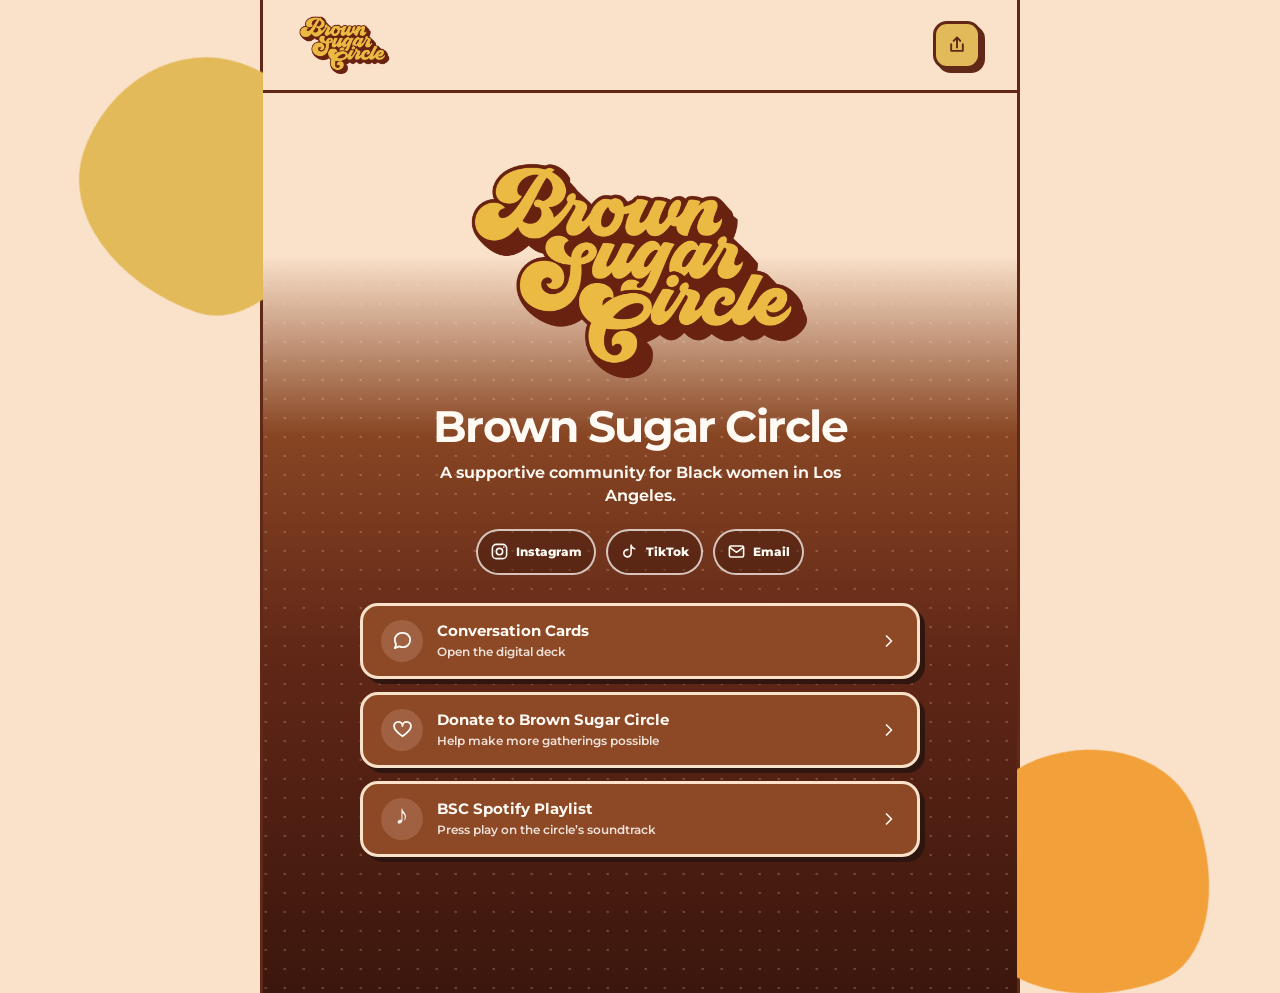
==== commit cd0b1642: "Restore logo header on homepage with one share button" ====
--- a/index.html
+++ b/index.html
@@ -10,7 +10,7 @@
     />
     <title>Brown Sugar Circle</title>
     <link rel="icon" type="image/png" href="assets/brown-sugar-circle-logo.png" />
-    <link rel="stylesheet" href="styles.css" />
+    <link rel="stylesheet" href="styles.css?v=20261013header" />
   </head>
   <body>
     <div class="page-shell">
@@ -184,7 +184,6 @@
           <h2 id="done-title">A few new names. A little more community.</h2>
           <p>Thank you for showing up with warmth, curiosity, and care.</p>
           <button class="button button-primary" id="newCircleButton" type="button">Start a new circle</button>
-          <button class="button button-secondary" id="doneShareButton" type="button">Share the cards</button>
         </section>
 
         <section class="screen host-screen" data-screen="host" aria-labelledby="host-title">
@@ -227,6 +226,6 @@
       <div class="toast" id="toast" role="status" aria-live="polite">Link copied</div>
       <div class="confetti" id="confetti" aria-hidden="true"></div>
     </div>
-    <script src="app.js?v=20261013"></script>
+    <script src="app.js?v=20261013header"></script>
   </body>
 </html>
--- a/styles.css
+++ b/styles.css
@@ -113,7 +113,7 @@
 .icon-button svg, .button svg { width: 20px; fill: none; stroke: currentColor; stroke-width: 2.3; stroke-linecap: round; stroke-linejoin: round; }
 
 main { min-height: calc(100vh - 88px); position: relative; z-index: 2; }
-.page-shell.is-home .site-header { display: none; }
+.page-shell.is-home .home-share-button { display: none; }
 .page-shell.is-home main { min-height: 100vh; }
 
 .screen {
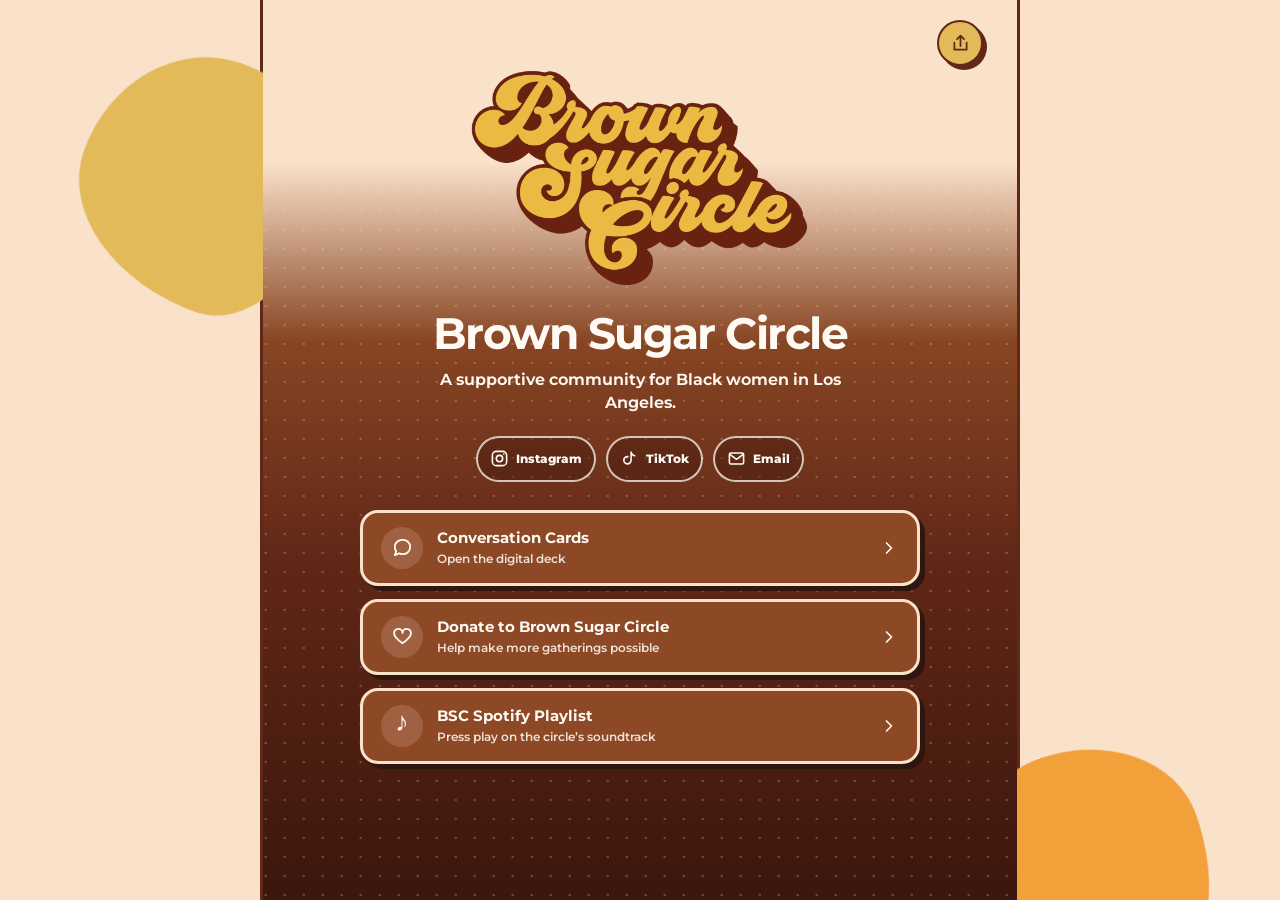
==== commit fb75ec51: "Keep homepage without logo header as requested" ====
--- a/index.html
+++ b/index.html
@@ -10,7 +10,7 @@
     />
     <title>Brown Sugar Circle</title>
     <link rel="icon" type="image/png" href="assets/brown-sugar-circle-logo.png" />
-    <link rel="stylesheet" href="styles.css?v=20261013header" />
+    <link rel="stylesheet" href="styles.css" />
   </head>
   <body>
     <div class="page-shell">
@@ -226,6 +226,6 @@
       <div class="toast" id="toast" role="status" aria-live="polite">Link copied</div>
       <div class="confetti" id="confetti" aria-hidden="true"></div>
     </div>
-    <script src="app.js?v=20261013header"></script>
+    <script src="app.js?v=20261013b"></script>
   </body>
 </html>
--- a/styles.css
+++ b/styles.css
@@ -113,7 +113,7 @@
 .icon-button svg, .button svg { width: 20px; fill: none; stroke: currentColor; stroke-width: 2.3; stroke-linecap: round; stroke-linejoin: round; }
 
 main { min-height: calc(100vh - 88px); position: relative; z-index: 2; }
-.page-shell.is-home .home-share-button { display: none; }
+.page-shell.is-home .site-header { display: none; }
 .page-shell.is-home main { min-height: 100vh; }
 
 .screen {
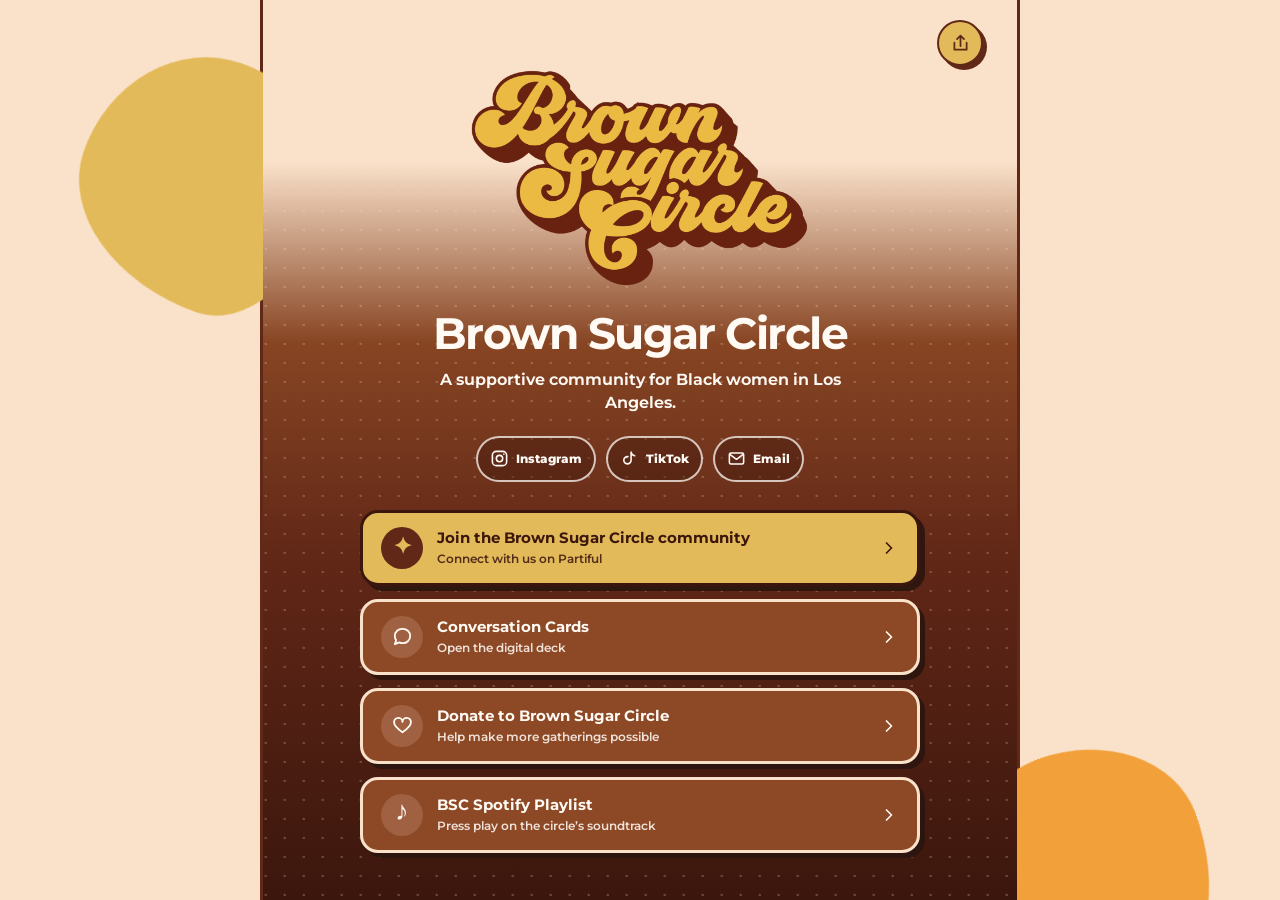
==== commit 28ac135d: "Add Brown Sugar Circle Partiful community link" ====
--- a/index.html
+++ b/index.html
@@ -55,6 +55,12 @@
           </nav>
 
           <div class="link-hub" aria-label="Brown Sugar Circle links">
+            <a class="hub-link hub-link-featured" href="https://partiful.com/co/lN8BV3iIbgHVaAnhEeix" target="_blank" rel="noopener noreferrer">
+              <span class="hub-link-icon" aria-hidden="true">✦</span>
+              <span><strong>Join the Brown Sugar Circle community</strong><small>Connect with us on Partiful</small></span>
+              <svg viewBox="0 0 24 24" aria-hidden="true"><path d="m9 18 6-6-6-6" /></svg>
+            </a>
+
             <button class="hub-link" type="button" data-route="welcome">
               <span class="hub-link-icon" aria-hidden="true">
                 <svg viewBox="0 0 24 24"><path d="M20 11.5a7.5 7.5 0 0 1-8 7.47 9.2 9.2 0 0 1-3.35-.9L4 20l1.42-4.08A7.36 7.36 0 0 1 4 11.5a7.5 7.5 0 0 1 8-7.47 7.5 7.5 0 0 1 8 7.47Z" /></svg>
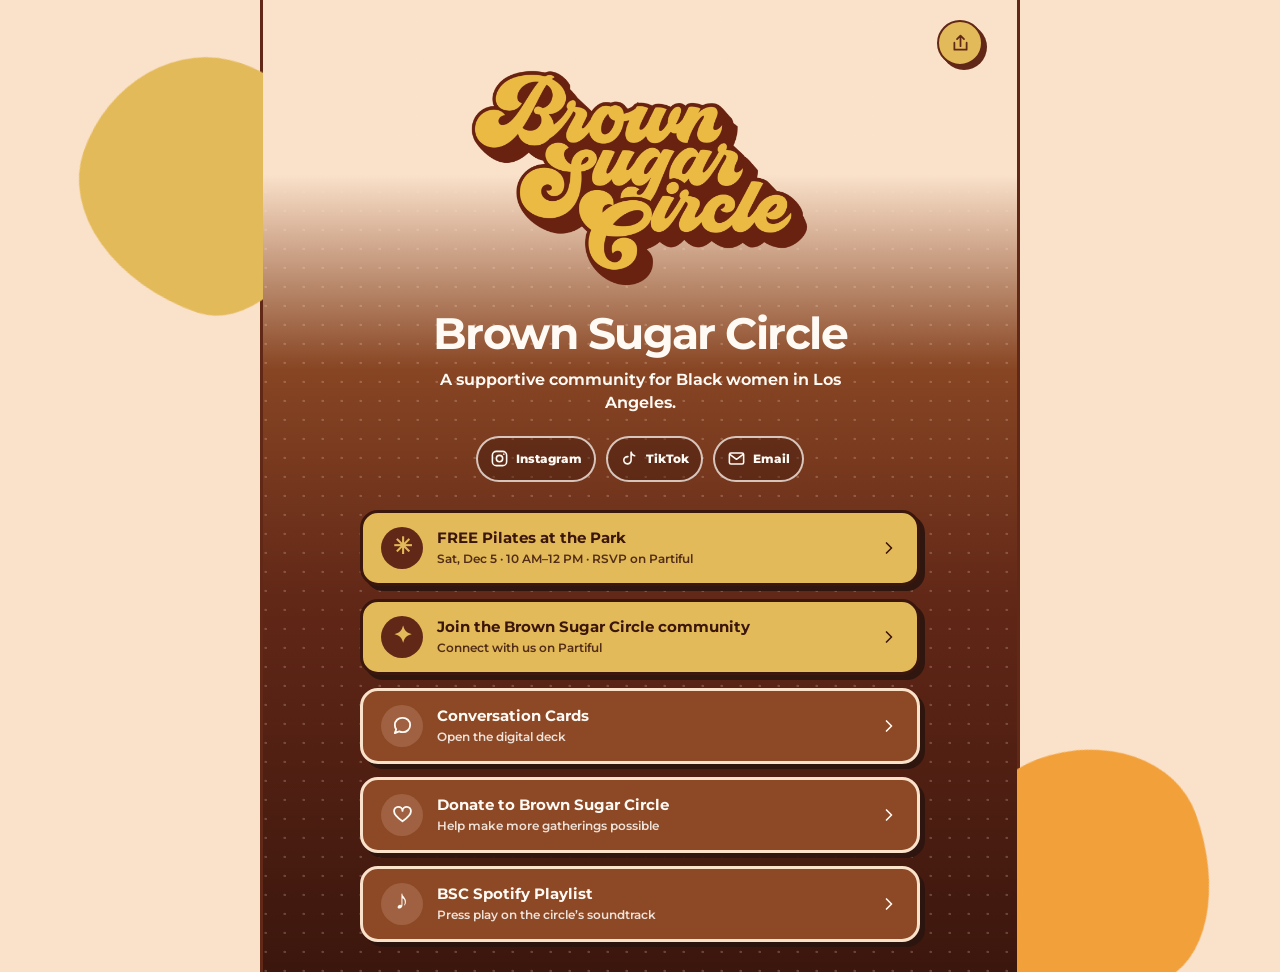
==== commit dfa4cb40: "Feature free December 5 Pilates at the Park event on homepage" ====
--- a/index.html
+++ b/index.html
@@ -55,6 +55,11 @@
           </nav>
 
           <div class="link-hub" aria-label="Brown Sugar Circle links">
+            <a class="hub-link hub-link-featured" href="https://partiful.com/e/Q3iskYytVXHSHrcVCuhQ?c=R8a8APxz" target="_blank" rel="noopener noreferrer">
+              <span class="hub-link-icon" aria-hidden="true">✳</span>
+              <span><strong>FREE Pilates at the Park</strong><small>Sat, Dec 5 · 10 AM–12 PM · RSVP on Partiful</small></span>
+              <svg viewBox="0 0 24 24" aria-hidden="true"><path d="m9 18 6-6-6-6" /></svg>
+            </a>
             <a class="hub-link hub-link-featured" href="https://partiful.com/co/lN8BV3iIbgHVaAnhEeix" target="_blank" rel="noopener noreferrer">
               <span class="hub-link-icon" aria-hidden="true">✦</span>
               <span><strong>Join the Brown Sugar Circle community</strong><small>Connect with us on Partiful</small></span>
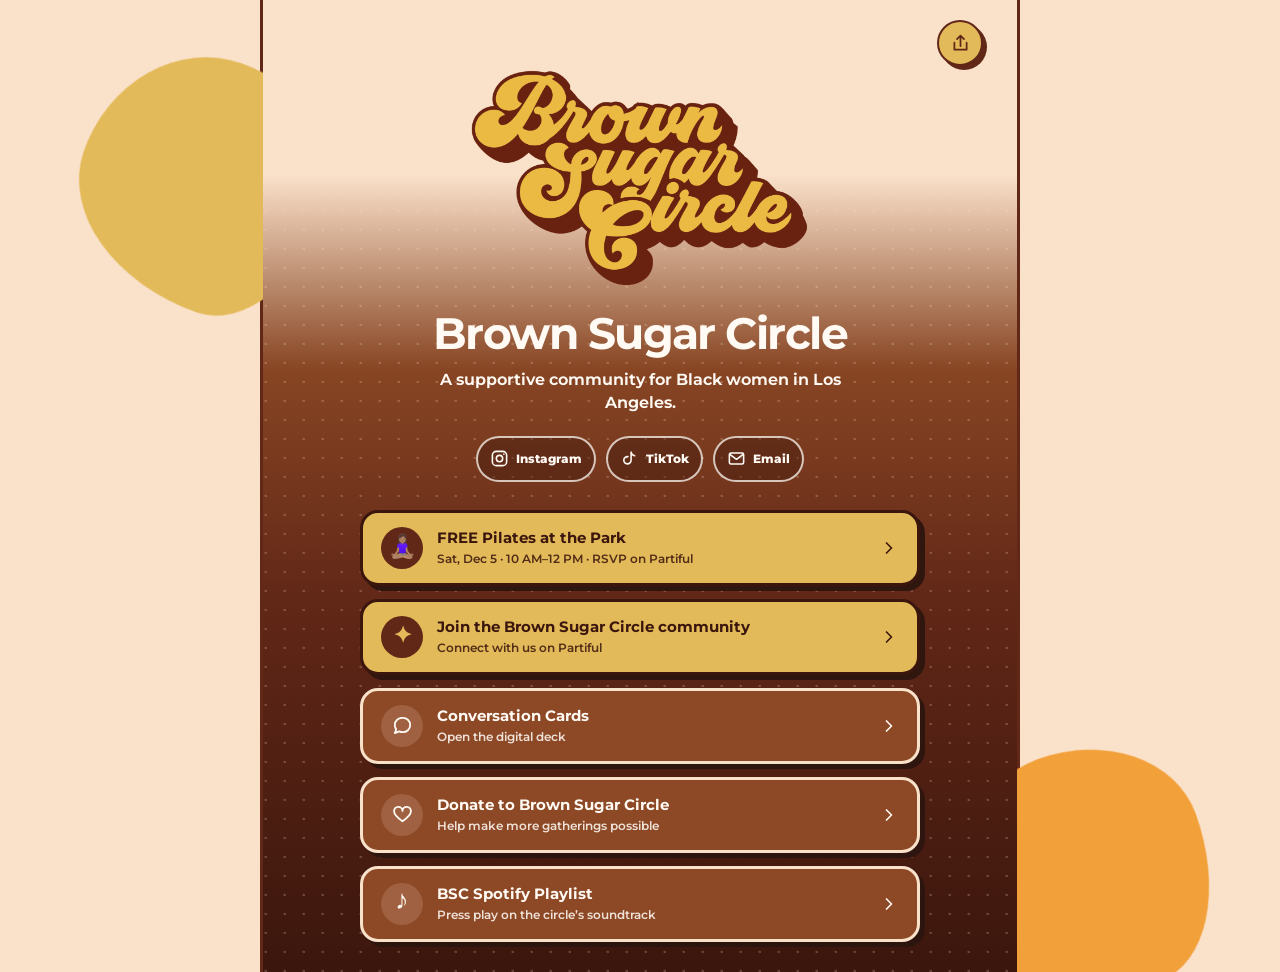
==== commit 850ce57a: "Use yoga pose icon for Pilates event link" ====
--- a/index.html
+++ b/index.html
@@ -56,7 +56,7 @@
 
           <div class="link-hub" aria-label="Brown Sugar Circle links">
             <a class="hub-link hub-link-featured" href="https://partiful.com/e/Q3iskYytVXHSHrcVCuhQ?c=R8a8APxz" target="_blank" rel="noopener noreferrer">
-              <span class="hub-link-icon" aria-hidden="true">✳</span>
+              <span class="hub-link-icon" aria-hidden="true">🧘🏽‍♀️</span>
               <span><strong>FREE Pilates at the Park</strong><small>Sat, Dec 5 · 10 AM–12 PM · RSVP on Partiful</small></span>
               <svg viewBox="0 0 24 24" aria-hidden="true"><path d="m9 18 6-6-6-6" /></svg>
             </a>
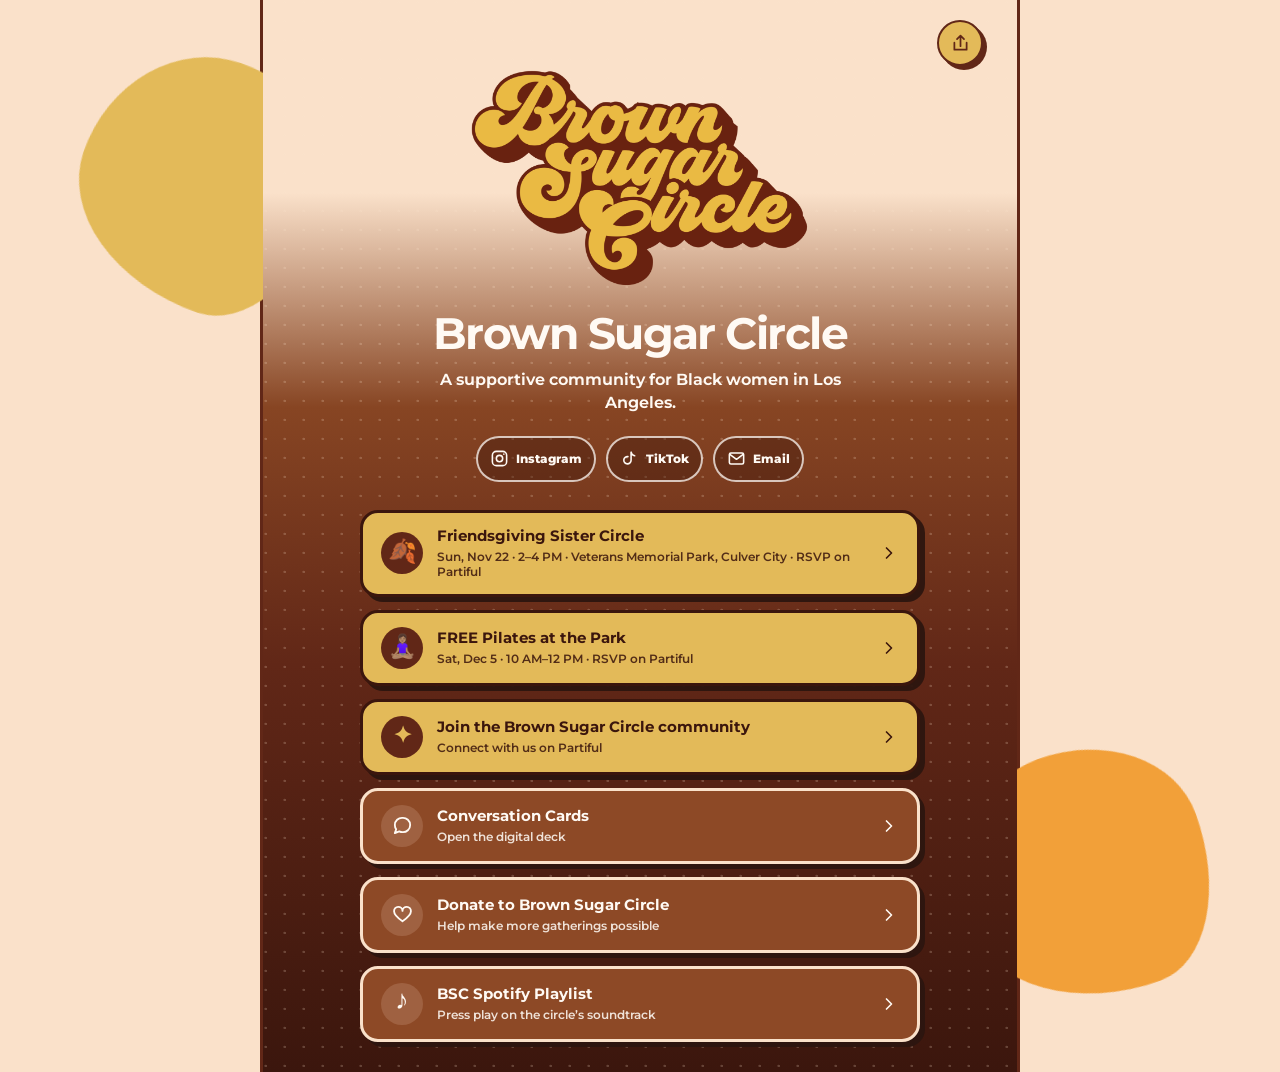
==== commit 6284b1cf: "Add Friendsgiving Sister Circle RSVP link to homepage" ====
--- a/index.html
+++ b/index.html
@@ -55,6 +55,11 @@
           </nav>
 
           <div class="link-hub" aria-label="Brown Sugar Circle links">
+            <a class="hub-link hub-link-featured" href="https://partiful.com/e/JagQD3AdGsLkBNwNWpz5?c=kFyJ5iEI" target="_blank" rel="noopener noreferrer">
+              <span class="hub-link-icon" aria-hidden="true">🍂</span>
+              <span><strong>Friendsgiving Sister Circle</strong><small>Sun, Nov 22 · 2–4 PM · Veterans Memorial Park, Culver City · RSVP on Partiful</small></span>
+              <svg viewBox="0 0 24 24" aria-hidden="true"><path d="m9 18 6-6-6-6" /></svg>
+            </a>
             <a class="hub-link hub-link-featured" href="https://partiful.com/e/Q3iskYytVXHSHrcVCuhQ?c=R8a8APxz" target="_blank" rel="noopener noreferrer">
               <span class="hub-link-icon" aria-hidden="true">🧘🏽‍♀️</span>
               <span><strong>FREE Pilates at the Park</strong><small>Sat, Dec 5 · 10 AM–12 PM · RSVP on Partiful</small></span>
